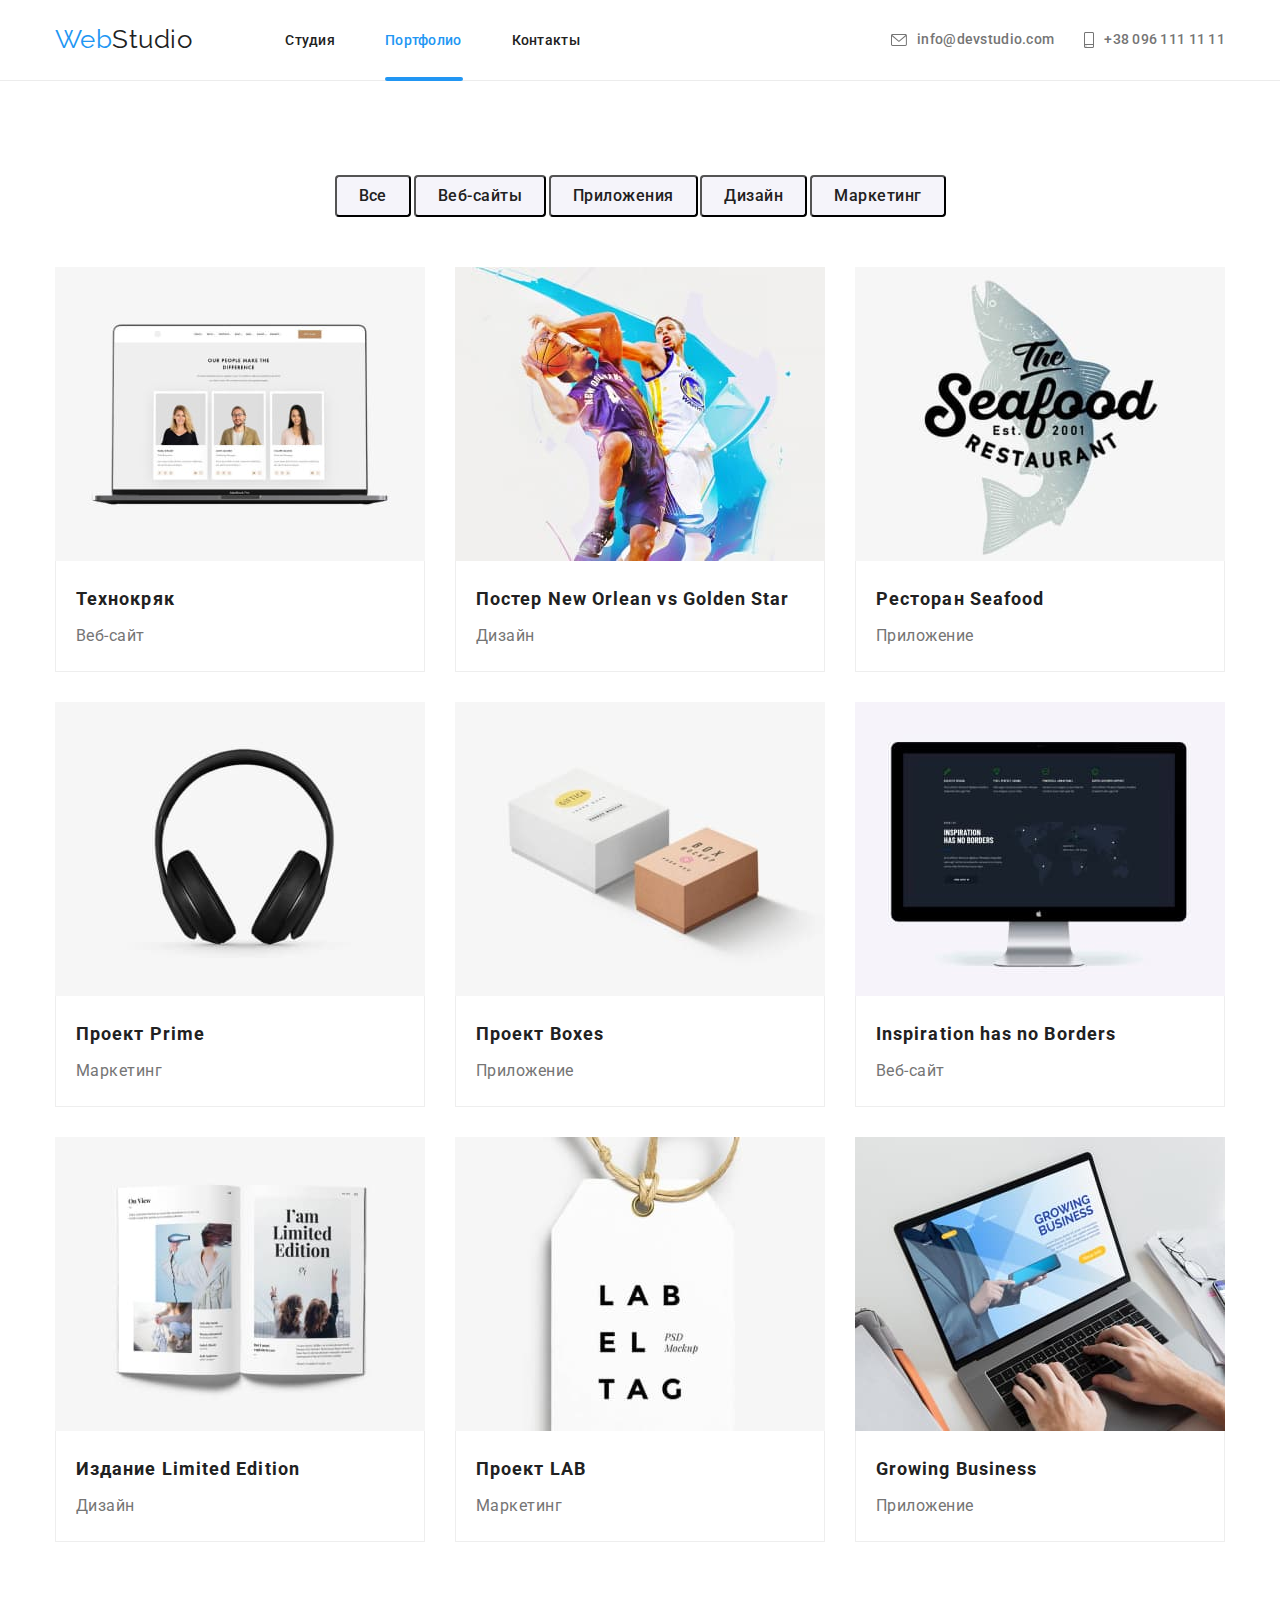
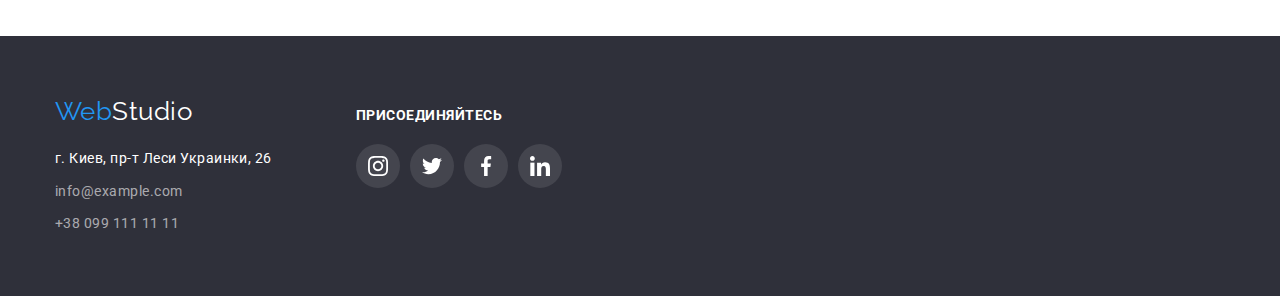
==== portfolio.html @ 19eda621 "Forms" ====
<!DOCTYPE html>
<html lang="ru">
  <head>
    <meta charset="utf-8" />
    <title>WebStudio</title>
    <link
      href="https://fonts.googleapis.com/css2?family=Raleway:wght@700&family=Roboto:wght@400;500;700;900&display=swap"
      rel="stylesheet"
    />
    <link rel="stylesheet" href="./css/modern-normalize.css" />
    <link rel="stylesheet" href="./css/styles.css" />
  </head>

  <body>
    <!--Шапка страницы-->
    <header class="header">
      <div class="container main-nav">
        <a href="./index.html" class="logo"
          >Web<span class="logo-accent">Studio</span></a
        >
        <nav>
          <ul class="site-nav list">
            <li class="list-item">
              <a href="./index.html" class="link studio-page">Студия</a>
            </li>
            <li class="list-item">
              <a href="./portfolio.html" class="link current second-page"
                >Портфолио</a
              >
            </li>
            <li class="list-item">
              <a href="" class="link contacts-page">Контакты</a>
            </li>
          </ul>
        </nav>
        <ul class="contact">
          <li class="contact-item">
            <a href="mailto:info@devstudio.com" class="contact-header link"
              ><svg class="header-icon" width="16px" height="12px">
                <use href="./images/icons.svg#icon-envelope"></use></svg
              >info@devstudio.com</a
            >
          </li>
          <li class="contact-item">
            <a href="tel:+380961111111" class="contact-header link"
              ><svg class="header-icon" width="10px" height="16px">
                <use href="./images/icons.svg#icon-smartphone"></use></svg
              >+38 096 111 11 11</a
            >
          </li>
        </ul>
      </div>
    </header>

    <!--Страница портфолио-->
    <main>
      <!--Фильтр с кнопками-->
      <section class="section portfolio">
        <div class="container">
          <ul class="filter list">
            <li>
              <button type="button" class="filter-button first">Все</button>
            </li>
            <li>
              <button type="button" class="filter-button second">
                Веб-сайты
              </button>
            </li>
            <li>
              <button type="button" class="filter-button third">
                Приложения
              </button>
            </li>
            <li>
              <button type="button" class="filter-button fourth">Дизайн</button>
            </li>
            <li>
              <button type="button" class="filter-button fifth">
                Маркетинг
              </button>
            </li>
          </ul>

          <!--Представленные проэкты-->
          <ul class="portfolio-projects list">
            <li class="project">
              <a href="" class="working-project">
                <div class="working-card">
                  <img
                    class="image"
                    src="./images/img3_1.jpg"
                    width="370"
                    alt="Сайт Технокряк"
                  />
                  <p class="project-description">
                    Технокряк это современная площадка распространения
                    коронавируса. Компании используют эту платформу для
                    цифрового шпионажа и атак на защищённые сервера конкурентов.
                  </p>
                </div>
                <div class="project-img">
                  <h3 class="image-hdr">Технокряк</h3>
                  <p class="image-depict">Веб-сайт</p>
                </div>
              </a>
            </li>

            <li class="project">
              <a href="" class="working-project">
                <div class="working-card">
                  <img
                    class="image"
                    src="./images/img3_2.jpg"
                    width="370"
                    alt="Игроки в баскетбол"
                  />
                  <p class="project-description">
                    Технокряк это современная площадка распространения
                    коронавируса. Компании используют эту платформу для
                    цифрового шпионажа и атак на защищённые сервера конкурентов.
                  </p>
                </div>
                <div class="project-img">
                  <h3 class="image-hdr">Постер New Orlean vs Golden Star</h3>
                  <p class="image-depict">Дизайн</p>
                </div>
              </a>
            </li>

            <li class="project">
              <a href="" class="working-project">
                <div class="working-card">
                  <img
                    class="image"
                    src="./images/img3_3.jpg"
                    width="370"
                    alt="Сайт ресторана морской кухни"
                  />
                  <p class="project-description">
                    Технокряк это современная площадка распространения
                    коронавируса. Компании используют эту платформу для
                    цифрового шпионажа и атак на защищённые сервера конкурентов.
                  </p>
                </div>
                <div class="project-img">
                  <h3 class="image-hdr">Ресторан Seafood</h3>
                  <p class="image-depict">Приложение</p>
                </div>
              </a>
            </li>

            <li class="project">
              <a href="" class="working-project">
                <div class="working-card">
                  <img
                    class="image"
                    src="./images/img3_4.jpg"
                    width="370"
                    alt="Маркетинговый проект Prime"
                  />
                  <p class="project-description">
                    Технокряк это современная площадка распространения
                    коронавируса. Компании используют эту платформу для
                    цифрового шпионажа и атак на защищённые сервера конкурентов.
                  </p>
                </div>
                <div class="project-img">
                  <h3 class="image-hdr">Проект Prime</h3>
                  <p class="image-depict">Маркетинг</p>
                </div>
              </a>
            </li>

            <li class="project">
              <a href="" class="working-project">
                <div class="working-card">
                  <img
                    class="image"
                    src="./images/img3_5.jpg"
                    width="370"
                    alt="Проект Boxes"
                  />
                  <p class="project-description">
                    Технокряк это современная площадка распространения
                    коронавируса. Компании используют эту платформу для
                    цифрового шпионажа и атак на защищённые сервера конкурентов.
                  </p>
                </div>
                <div class="project-img">
                  <h3 class="image-hdr">Проект Boxes</h3>
                  <p class="image-depict">Приложение</p>
                </div>
              </a>
            </li>

            <li class="project">
              <a href="" class="working-project">
                <div class="working-card">
                  <img
                    class="image"
                    src="./images/img3_6.jpg"
                    width="370"
                    alt="Сайт Inspiration has no borders"
                  />
                  <p class="project-description">
                    Технокряк это современная площадка распространения
                    коронавируса. Компании используют эту платформу для
                    цифрового шпионажа и атак на защищённые сервера конкурентов.
                  </p>
                </div>
                <div class="project-img">
                  <h3 class="image-hdr">Inspiration has no Borders</h3>
                  <p class="image-depict">Веб-сайт</p>
                </div>
              </a>
            </li>

            <li class="project">
              <a href="" class="working-project">
                <div class="working-card">
                  <img
                    class="image"
                    src="./images/img3_7.jpg"
                    width="370"
                    alt="Издание Limited Edition"
                  />
                  <p class="project-description">
                    Технокряк это современная площадка распространения
                    коронавируса. Компании используют эту платформу для
                    цифрового шпионажа и атак на защищённые сервера конкурентов.
                  </p>
                </div>
                <div class="project-img">
                  <h3 class="image-hdr">Издание Limited Edition</h3>
                  <p class="image-depict">Дизайн</p>
                </div>
              </a>
            </li>

            <li class="project">
              <a href="" class="working-project">
                <div class="working-card">
                  <img
                    class="image"
                    src="./images/img3_8.jpg"
                    width="370"
                    alt="Проект LAB"
                  />
                  <p class="project-description">
                    Технокряк это современная площадка распространения
                    коронавируса. Компании используют эту платформу для
                    цифрового шпионажа и атак на защищённые сервера конкурентов.
                  </p>
                </div>
                <div class="project-img">
                  <h3 class="image-hdr">Проект LAB</h3>
                  <p class="image-depict">Маркетинг</p>
                </div>
              </a>
            </li>

            <li class="project">
              <a href="" class="working-project">
                <div class="working-card">
                  <img
                    class="image"
                    src="./images/img3_9.jpg"
                    width="370"
                    alt="Growing Business приложение"
                  />
                  <p class="project-description">
                    Технокряк это современная площадка распространения
                    коронавируса. Компании используют эту платформу для
                    цифрового шпионажа и атак на защищённые сервера конкурентов.
                  </p>
                </div>
                <div class="project-img">
                  <h3 class="image-hdr">Growing Business</h3>
                  <p class="image-depict">Приложение</p>
                </div>
              </a>
            </li>
          </ul>
        </div>
      </section>
    </main>

    <!--Подвал страницы-->
    <footer class="footer">
      <div class="footer-flex container">
        <div class="footer-communication">
          <a href="./index.html" class="logo-footer logo"
            >Web<span class="logo-ft-accent">Studio</span></a
          >
          <address class="footer-info">
            <p class="footer-addr">г. Киев, пр-т Леси Украинки, 26</p>
            <a href="mailto:info@example.com" class="contact-footer link"
              >info@example.com</a
            >
            <a href="tel:+380991111111" class="contact-footer link"
              >+38 099 111 11 11</a
            >
          </address>
        </div>

        <div class="footer-social-list">
          <h3 class="footer-social-title">присоединяйтесь</h3>
          <ul class="footer-pages list">
            <li class="footer-item">
              <a class="footer-item-link link" href="">
                <svg class="footer-icon" width="20px" height="20px">
                  <use href="./images/icons.svg#icon-instagram2"></use>
                </svg>
              </a>
            </li>
            <li class="footer-item">
              <a class="footer-item-link link" href="">
                <svg class="footer-icon" width="20px" height="20px">
                  <use href="./images/icons.svg#icon-twitter2"></use>
                </svg>
              </a>
            </li>
            <li class="footer-item">
              <a class="footer-item-link link" href="">
                <svg class="footer-icon" width="20px" height="20px">
                  <use href="./images/icons.svg#icon-facebook2"></use>
                </svg>
              </a>
            </li>
            <li class="footer-item">
              <a class="footer-item-link link" href="">
                <svg class="footer-icon" width="20px" height="20px">
                  <use href="./images/icons.svg#icon-linkedin2"></use>
                </svg>
              </a>
            </li>
          </ul>
        </div>
      </div>
    </footer>
  </body>
</html>
---- css/styles.css ----
/* main colors */
:root {
  --main-text-color: #212121;
  --secondary-text-color: #757575;
  --section-text-color: #ffffff;
  --accent-color: #2196f3;
  --button-hover-color: #188ce8;
  --filter-button-color: #f5f4fa;
  --shadow-color: rgba(31, 21, 21, 0.15);
  --box-shadow: rgba(0, 0, 0, 0.15);
  --section-color: #2f303a;
  --first-section-color: #ffffff;
  --second-section-color: #f5f4fa;
  --ftr-cnt-color: rgba(255, 255, 255, 0.6);
  --ftr-link-color: rgba(255, 255, 255, 0.1);
  --header-brd-line-color: #ececec;
  --card-progects-gap: 30px;
  --svg-fill-color: #afb1b8;
  --card-bcg-color: rgba(33, 150, 243, 0.9);
  --animation-duration: 250ms;
  --animation-function: cubic-bezier(0.4, 0, 0.2, 1);
}
/* border-boxing */
html {
  box-sizing: border-box;
}
/* inheritance for the whole body */
*,
*::before,
*::after {
  box-sizing: inherit;
}
/* features for the whole documents body */
body {
  background-color: #ffffff;
  color: var(--main-text-color);
  font-family: Roboto, sans-serif;
  letter-spacing: 0.03em;
}
ul {
  margin: 0;
  padding: 0;
  list-style: none;
}
img {
  display: block;
  max-width: 100%;
  height: auto;
}
/* main container */
.container {
  width: 1200px;
  margin-left: auto;
  margin-right: auto;
  padding-left: 15px;
  padding-right: 15px;
}
/* common style for all lists */
.list {
  padding: 0px;
  margin: 0px;
  list-style: none;
}
/* header border line */
.header {
  border-bottom: 1px solid var(--header-brd-line-color);
  background-color: var(--first-section-color);
}
.logo {
  color: var(--accent-color);
  font-family: Raleway, sans-serif;
  font-size: 26px;
  line-height: 1.2;
  text-decoration: none;
}
.logo-accent {
  color: var(--main-text-color);
}
.logo-ft-accent {
  color: var(--section-text-color);
}
.main-nav {
  display: flex;
  align-items: center;
}
/* site links features*/
.site-nav {
  position: relative;
  display: flex;
  margin-left: 93px;
}
.site-nav .list-item + .list-item {
  margin-left: 50px;
}
.link {
  position: relative;

  transition-property: color;
  transition-duration: var(--animation-duration);
  transition-timing-function: var(--animation-function);
}
.link:hover,
.link:focus {
  color: var(--accent-color);
  text-decoration: none;
}
.site-nav .link {
  display: block;
  padding-top: 32px;
  padding-bottom: 32px;
  color: var(--main-text-color);
  font-weight: 500;
  font-size: 14px;
  line-height: 1.14;
  letter-spacing: 0.02em;
  text-decoration: none;
  bottom: -1px;
}
.site-nav .link.current {
  color: var(--accent-color);
  text-decoration: none;
}
.current {
  color: var(--accent-color);
}
.current::after {
  content: "";
  position: absolute;
  left: 0;
  bottom: 0;
  width: 48px;
  height: 4px;
  background: var(--accent-color);
  border-radius: 2px;
}
.studio-page::after {
  content: "";
  position: absolute;
  left: 0;
  bottom: 0;
  width: 48px;
  height: 4px;
  background: var(--accent-color);
  border-radius: 2px;
  opacity: 0;
}
.second-page::after {
  content: "";
  position: absolute;
  left: 0;
  bottom: 0;
  width: 78px;
  height: 4px;
  background: var(--accent-color);
  border-radius: 2px;
}
.prtf-page::after {
  content: "";
  position: absolute;
  left: 0;
  bottom: 0;
  width: 78px;
  height: 4px;
  background: var(--accent-color);
  border-radius: 2px;
  opacity: 0;
}
.contacts-page::after {
  content: "";
  position: absolute;
  left: 0;
  bottom: 0;
  width: 68px;
  height: 4px;
  background: var(--accent-color);
  border-radius: 2px;
  opacity: 0;
}
.studio-page:hover::after {
  opacity: 1;
}
.studio-page:hover {
  color: var(--accent-color);
}
.prtf-page:hover::after {
  opacity: 1;
}
.prtf-page:hover {
  color: var(--accent-color);
}
.contacts-page:hover::after {
  opacity: 1;
}
.contacts-page:hover {
  color: var(--accent-color);
}
/* header contacts */
.contact {
  display: flex;
  margin-left: auto;
  align-items: center;
}
.contact-header {
  display: flex;
  padding: 32px 0;
  color: var(--secondary-text-color);
  font-weight: 500;
  font-size: 14px;
  line-height: 1.14;
  letter-spacing: 0.02em;
  text-decoration: none;
  align-items: center;
}
.contact-item:not(:first-child) {
  margin-left: 30px;
}

.header-icon {
  display: inline-block;
  margin-right: 10px;
  fill: currentColor;
}
.contact-header:hover,
.contact-header:focus {
  color: var(--accent-color);
}

/* footer contacts */
.contact-footer,
.footer-addr {
  color: var(--ftr-cnt-color);
  font-size: 14px;
  line-height: 1.7;
  font-style: normal;
  text-decoration: none;
}
.contact-footer:hover,
.contact-footer:focus {
  /* color: var(--accent-color); */
  color: var(--accent-color);
}
/* Buttons */
.button {
  box-sizing: inherit;
  display: inline-block;
  border-radius: 4px;
  padding: 10px 32px;
  min-height: 50px;
  margin-top: 0px;
  margin-bottom: 0px;
  color: var(--section-text-color);
  background: var(--accent-color);
  font-family: inherit;
  font-weight: 700;
  font-size: 16px;
  line-height: 1.87;
  letter-spacing: 0.06em;
  text-align: center;
  cursor: pointer;

  transition-property: background-color;
  transition-duration: var(--animation-duration);
  transition-timing-function: var(--animation-function);
}
.button:hover,
.button:focus {
  color: var(--section-text-color);
  background: var(--button-hover-color);
  box-shadow: 0px 4px 4px var(--box-shadow);
}
/* portfolio filter */
.filter {
  display: flex;
  justify-content: space-between;
  padding-top: 0px;
  margin-bottom: 50px;
  margin-left: auto;
  margin-right: auto;
  width: 611px;
}
.filter-button {
  box-sizing: inherit;
  margin-top: 0px;
  background: var(--filter-button-color);
  color: inherit;
  font-family: inherit;
  letter-spacing: 0.03em;
  font-weight: 500;
  font-size: 16px;
  line-height: 1.62;
  padding: 6px 22px;
  border-radius: 4px;
  cursor: pointer;

  transition-property: background-color;
  transition-duration: var(--animation-duration);
  transition-timing-function: var(--animation-function);
}
/* all filter-buttons one by one */
.filter-button first {
  display: inline-block;
  min-width: 73px;
  min-height: 38px;
}
.filter-button second {
  display: inline-block;
  min-width: 128px;
  min-height: 38px;
}
.filter-button third {
  display: inline-block;
  min-width: 145px;
  min-height: 38px;
}
.filter-button fourth {
  display: inline-block;
  min-width: 103px;
  min-height: 38px;
}
.filter-button fifth {
  display: inline-block;
  min-width: 130px;
  min-height: 38px;
}
.filter-button:hover,
.filter-button:focus {
  color: var(--section-text-color);
  background: var(--accent-color);
  box-shadow: 0px 3px 1px rgba(0, 0, 0, 0.1), 0px 1px 2px rgba(0, 0, 0, 0.08),
    0px 2px 2px rgba(0, 0, 0, 0.12);
}
/* sections */
.section {
  margin-top: 0px;
  margin-bottom: 0px;
  padding-top: 94px;
  padding-bottom: 94px;
  background: var(--first-section-color);
}
.hero {
  padding-top: 200px;
  padding-bottom: 200px;
  text-align: center;
  background-color: var(--section-color);
}
/* overlay */
.overlay {
  max-width: 1600px;
  min-height: 600px;
  margin-left: auto;
  margin-right: auto;
  background-image: linear-gradient(
      rgba(47, 48, 58, 0.4),
      rgba(47, 48, 58, 0.4)
    ),
    url(../images/hero-bg.jpg);
  background-repeat: no-repeat;
  background-position: center;
  background-size: cover;
}
.hero-title {
  display: block;
  margin-top: 0px;
  margin-bottom: 30px;
  color: var(--section-text-color);
  font-weight: 900;
  font-size: 44px;
  line-height: 1.36;
  text-align: center;
  letter-spacing: 0.06em;
  text-transform: uppercase;
}
.section-title {
  margin-top: 0px;
  margin-bottom: 10px;
  font-weight: 700;
  font-size: 14px;
  line-height: 1.14;
  text-transform: uppercase;
}
.inscription {
  display: block;
  text-align: center;
  margin: 0;
  padding-top: 27px;
  padding-bottom: 27px;
  color: var(--section-text-color);
}
.preferences {
  display: flex;
  justify-content: center;
}
.pref-item {
  padding: 0px;
  margin: 0px;
  width: 270px;
}
.preferences .pref-item:not(:last-child) {
  margin-right: 30px;
}
.pref-card {
  display: flex;
  justify-content: center;
  width: 270px;
  height: 120px;
  align-items: center;
  margin-bottom: 30px;
  border-radius: 4px;
  background-color: var(--second-section-color);
}
.pursuit {
  padding-top: 0px;
  padding-bottom: 94px;
  background: var(--first-section-color);
}
.occupation {
  display: flex;
}
.occupation .occupation-item:not(:last-child) {
  margin-right: 30px;
}
.occ-img {
  display: block;
}
.occupation-item {
  position: relative;
  align-items: center;
}
.card-inscript {
  position: absolute;
  width: 370px;
  height: 70px;
  top: 224px;
  background: rgba(47, 48, 58, 0.8);
}
/* studio band */
.band {
  background: var(--second-section-color);
}
.section-hdr {
  margin-top: 0px;
  margin-bottom: 50px;
  font-weight: bold;
  font-size: 36px;
  line-height: 1.17;
  text-align: center;
}
.cmd {
  margin-top: 0px;
  margin-bottom: 50px;
}
.members {
  display: flex;
}
.band .card + .card {
  margin-left: 30px;
}
/* vissually hides h2 occupation section */
.visually-hidden {
  position: absolute;
  width: 1px;
  height: 1px;
  margin: -1px;
  border: 0;
  padding: 0;
  white-space: nowrap;
  clip-path: inset(100%);
  clip: rect(0 0 0 0);
  overflow: hidden;
}
.section-depict {
  padding: 0px;
  margin-top: 0px;
  margin-bottom: 0px;
  color: var(--secondary-text-color);
  font-size: 14px;
  line-height: 1.7;
}
/* studio team */
.card {
  width: 270px;
  min-height: 368px;
  box-shadow: 0px 1px 3px rgba(0, 0, 0, 0.12), 0px 1px 1px rgba(0, 0, 0, 0.14),
    0px 2px 1px rgba(0, 0, 0, 0.2);
  border-radius: 0px 0px 4px 4px;
  background-color: var(--first-section-color);
}
.card > img {
  padding-top: 0px;
  padding-bottom: 0px;
  margin-top: 0px;
}
.team {
  padding: 30px 32px;
}
.team-member {
  margin-top: 0px;
  margin-bottom: 10px;
  font-weight: 500;
  font-size: 16px;
  line-height: 1.18;
  text-align: center;
}
.team-item {
  font-size: 16px;
  line-height: 1.19;
  text-align: center;
  color: var(--secondary-text-color);
}
.social {
  display: flex;
  justify-content: space-between;
}
.social-page-link {
  display: flex;
  justify-content: center;
  border-radius: 50%;
  width: 44px;
  height: 44px;
  align-items: center;
  background-color: transparent;
  fill: var(--svg-fill-color);
}
.social-page-link:hover,
.social-page-link:focus {
  fill: var(--first-section-color);
  background-color: var(--accent-color);
}
/*users*/
.clients {
  padding-top: 94px;
  padding-bottom: 94px;
}
.client-icons {
  display: flex;
  justify-content: space-between;
  align-items: center;
  padding-top: 0px;
  margin-bottom: 0px;
}
.client-link {
  display: block;
  align-items: center;
}
.client-button {
  display: flex;
  justify-content: center;
  align-items: center;
  width: 170px;
  height: 92px;
  color: var(--svg-fill-color);
  border: 1px solid var(--svg-fill-color);
  border-radius: 4px;
  padding: 0px;
  margin: 0px;
}
.client-button:hover,
.client-button:focus {
  color: var(--accent-color);
  border-color: var(--accent-color);
}
.button-icon {
  fill: currentColor;
}
/*footer*/
.footer {
  background: var(--section-color);
  padding-top: 60px;
  padding-bottom: 60px;
}
.footer-flex {
  display: flex;
  align-items: baseline;
}
.logo-footer {
  display: block;
  margin-bottom: 20px;
}
.footer-info {
  display: flex;
  flex-wrap: wrap;
  width: 231px;
  min-height: 81px;
}
.footer-addr {
  padding: 0px;
  margin-top: 0px;
  margin-bottom: 9px;
  color: var(--section-text-color);
}
.footer-info .contact-footer:not(:last-child) {
  margin-bottom: 9px;
}
.footer-social-list {
  width: 206px;
  height: 80px;
  margin-left: 70px;
}
.footer-social-title {
  font-weight: 700;
  font-size: 14px;
  line-height: 1.14;
  margin-top: 0px;
  margin-bottom: 20px;
  color: var(--first-section-color);
  text-transform: uppercase;
}
.footer-item-link {
  display: flex;
  justify-content: center;
  align-items: center;
  width: 44px;
  height: 44px;
  border-radius: 50%;
  background-color: var(--ftr-link-color);
  fill: var(--first-section-color);
}
.footer-item-link:hover,
.footer-item-link:focus {
  background-color: var(--accent-color);
}
.footer-pages {
  display: flex;
  align-items: center;
  justify-content: space-between;
}
/* modal vindow */
.backdrop {
  position: fixed;
  width: 100%;
  height: 100%;
  top: 0px;
  left: 0px;
  /* overflow: auto; */
  background: rgba(0, 0, 0, 0.2);
  opacity: 1;
  transition: opacity 250ms var(--animation-function);
}
.backdrop.is-hidden {
  opacity: 0;
  pointer-events: none;
}
.modal {
  position: absolute;
  min-width: 528px;
  min-height: 581px;
  top: 50%;
  left: 50%;
  transform: translate(-50%, -50%);
  background-color: var(--first-section-color);
  box-shadow: 0px 1px 3px rgba(0, 0, 0, 0.12), 0px 1px 1px rgba(0, 0, 0, 0.14),
    0px 2px 1px rgba(0, 0, 0, 0.2);
  border-radius: 4px;
}
.modal-button {
  box-sizing: border-box;
  position: absolute;
  top: 8px;
  align-items: center;
  right: 8px;
  width: 30px;
  height: 30px;
  background-color: var(--first-section-color);
  border: 1px solid rgba(0, 0, 0, 0.1);
  border-radius: 50%;
}

/* portfolio page */
.portfolio {
  background-color: var(--first-section-color);
}
/* grid of cards */
.portfolio-projects {
  display: flex;
  flex-wrap: wrap;
  margin-left: calc(-1 * var(--card-progects-gap));
  margin-top: calc(-1 * var(--card-progects-gap));
}
.portfolio-projects > .project {
  flex-basis: calc(100% / 3 - var(--card-progects-gap));
  margin-left: var(--card-progects-gap);
  margin-top: var(--card-progects-gap);
}
.project {
  display: inline-block;
  background-color: var(--section-text-color);
}
.project > a {
  text-decoration: none;
}
.working-card {
  position: relative;
  overflow: hidden;
}
.working-project {
  display: block;
  width: 100%;
  height: 100%;

  overflow: hidden;
}
.working-project:hover,
.working-project:focus {
  box-shadow: 0px 1px 1px rgba(0, 0, 0, 0.12), 0px 4px 4px rgba(0, 0, 0, 0.06),
    1px 4px 6px rgba(0, 0, 0, 0.16);
}
.project-description {
  display: block;
  position: absolute;
  left: 0;
  top: 0;

  margin: 0;
  padding: 63px 24px;
  width: 370px;
  height: 294px;
  bottom: 110px;
  font-size: 18px;
  line-height: 1.55;
  margin-top: 0px;
  letter-spacing: 0.03em;
  color: var(--section-text-color);
  background: var(--card-bcg-color);
  transform: translateY(101%);

  transition: transform var(--animation-duration) var(--animation-function);
}
.working-project:hover .project-description {
  transform: translateY(0);
}
.image {
  display: block;
  margin-top: 0px;
  margin-bottom: 0px;
  text-decoration: none;
}
.image-hdr {
  padding-top: 0px;
  padding-bottom: 0px;
  margin-top: 0px;
  margin-bottom: 4px;
  color: var(--main-text-color);
  font-weight: 700;
  font-size: 18px;
  line-height: 2;
  letter-spacing: 0.06em;
}
.image-depict {
  margin-top: 0px;
  margin-bottom: 0px;
  color: var(--secondary-text-color);
  font-size: 16px;
  line-height: 1.87;
}
/* lower border for card */
.project-img {
  padding: 20px 20px;
  border-left: 1px solid #eeeeee;
  border-right: 1px solid #eeeeee;
  border-bottom: 1px solid #eeeeee;
}
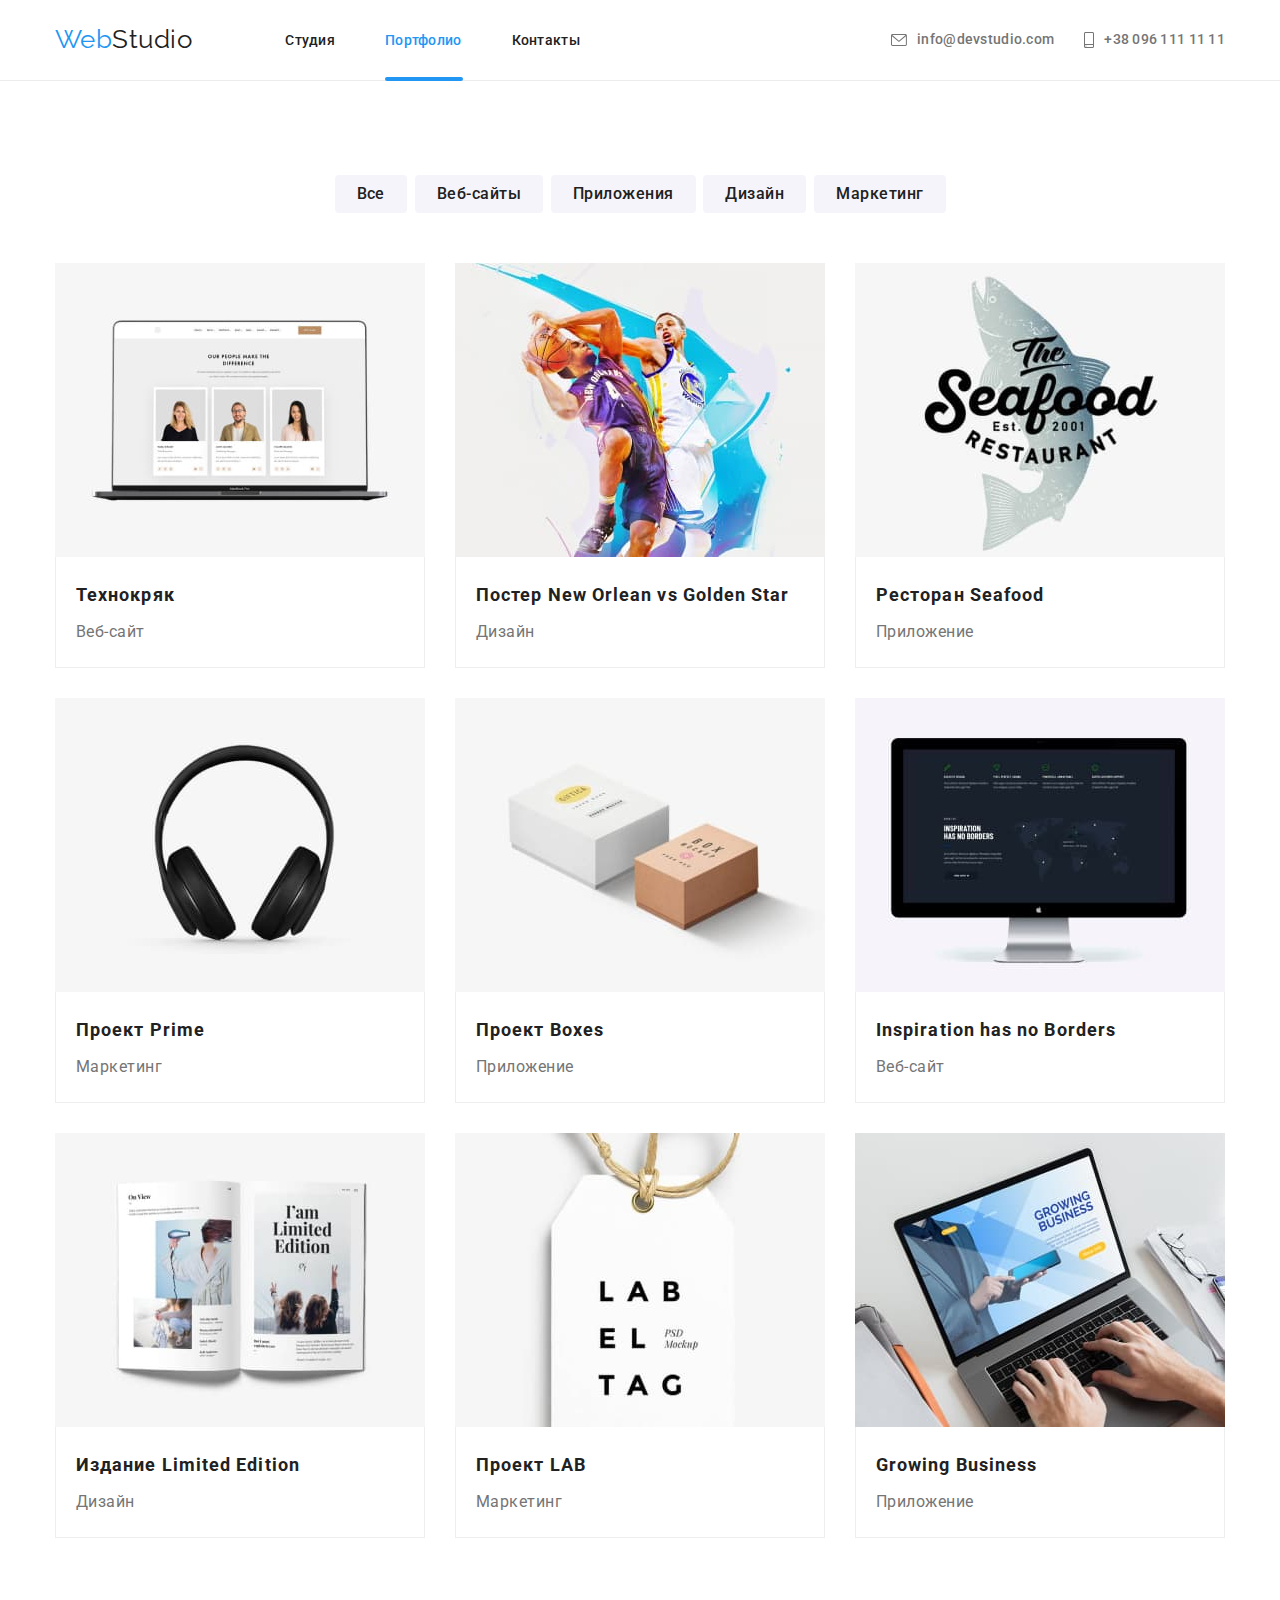
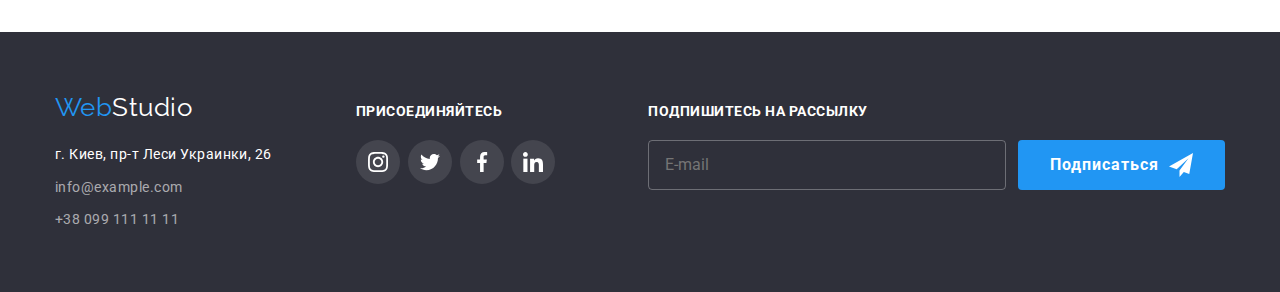
==== commit d6e266cd: "Users forms to fill up" ====
--- a/portfolio.html
+++ b/portfolio.html
@@ -336,6 +336,32 @@
             </li>
           </ul>
         </div>
+
+        <!--Footer subscribe form-->
+
+        <div class="subscribe">
+          <form action="#" class="subscribtion">
+            <label for="e-mail" class="section-title subform-text"
+              >Подпишитесь на рассылку</label
+            >
+            <input
+              type="text"
+              name="subscribe-e-mail"
+              placeholder="E-mail"
+              class="subscribe-form"
+              id="e-mail"
+            />
+          </form>
+
+          <div class="sign-button">
+            <button type="submit" class="button footer-submit-button">
+              <span>Подписаться</span>
+              <svg width="24" height="24" class="icon-letter">
+                <use href="./images/icons.svg#icon-icon-send"></use>
+              </svg>
+            </button>
+          </div>
+        </div>
       </div>
     </footer>
   </body>
--- a/css/styles.css
+++ b/css/styles.css
@@ -66,6 +66,20 @@
   border-bottom: 1px solid var(--header-brd-line-color);
   background-color: var(--first-section-color);
 }
+
+.visually-hidden {
+  position: absolute;
+  width: 1px;
+  height: 1px;
+  margin: -1px;
+  border: 0;
+  padding: 0;
+  white-space: nowrap;
+  clip-path: inset(100%);
+  clip: rect(0 0 0 0);
+  overflow: hidden;
+}
+
 .logo {
   color: var(--accent-color);
   font-family: Raleway, sans-serif;
@@ -245,6 +259,7 @@
   display: inline-block;
   border-radius: 4px;
   padding: 10px 32px;
+  min-width: 200px;
   min-height: 50px;
   margin-top: 0px;
   margin-bottom: 0px;
@@ -255,9 +270,11 @@
   font-size: 16px;
   line-height: 1.87;
   letter-spacing: 0.06em;
+  align-items: center;
   text-align: center;
   cursor: pointer;
 
+  border: none;
   transition-property: background-color;
   transition-duration: var(--animation-duration);
   transition-timing-function: var(--animation-function);
@@ -291,6 +308,7 @@
   padding: 6px 22px;
   border-radius: 4px;
   cursor: pointer;
+  border: none;
 
   transition-property: background-color;
   transition-duration: var(--animation-duration);
@@ -624,6 +642,48 @@
   align-items: center;
   justify-content: space-between;
 }
+/*Footer subscribe form*/
+.subscribe {
+  display: flex;
+  align-items: flex-end;
+  margin-left: 93px;
+  margin-right: 0;
+}
+.subscription {
+  display: flex;
+  justify-content: space-between;
+  align-items: center;
+}
+.subform-text {
+  display: block;
+  margin-top: 0;
+  margin-bottom: 20px;
+  color: var(--section-text-color);
+}
+.subscribe-form {
+  display: inline-block;
+  width: 358px;
+  min-height: 50px;
+  margin-right: 12px;
+  padding: 15px 16px;
+  border-radius: 4px;
+  outline-style: none;
+  background-color: transparent;
+  border: 1px solid rgba(255, 255, 255, 0.3);
+  color: rgba(255, 255, 255, 0.3);
+}
+.sign-button {
+  display: flex;
+  align-items: flex-end;
+}
+.icon-letter {
+  margin-left: 10px;
+}
+.footer-submit-button {
+  display: inline-flex;
+  align-items: center;
+}
+
 /* modal vindow */
 .backdrop {
   position: fixed;
@@ -631,7 +691,6 @@
   height: 100%;
   top: 0px;
   left: 0px;
-  /* overflow: auto; */
   background: rgba(0, 0, 0, 0.2);
   opacity: 1;
   transition: opacity 250ms var(--animation-function);
@@ -642,6 +701,7 @@
 }
 .modal {
   position: absolute;
+  padding: 40px;
   min-width: 528px;
   min-height: 581px;
   top: 50%;
@@ -653,7 +713,8 @@
   border-radius: 4px;
 }
 .modal-button {
-  box-sizing: border-box;
+  display: flex;
+  justify-content: center;
   position: absolute;
   top: 8px;
   align-items: center;
@@ -663,9 +724,139 @@
   background-color: var(--first-section-color);
   border: 1px solid rgba(0, 0, 0, 0.1);
   border-radius: 50%;
-}
-
-/* portfolio page */
+  cursor: pointer;
+}
+.modal-button:hover,
+.modal-button:focus {
+  fill: var(--accent-color);
+}
+.modal-title {
+  display: block;
+  width: 448px;
+  height: 23px;
+  font-size: 20px;
+  font-weight: 700;
+  line-height: 1.15;
+  text-align: center;
+  letter-spacing: 0.03em;
+  color: var(--main-text-color);
+}
+.modal-form-field {
+  position: relative;
+  display: flex;
+  flex-direction: column;
+  margin-bottom: 10px;
+}
+.modal-input-wrap {
+  position: relative;
+  width: 100%;
+}
+.form-icon {
+  position: absolute;
+  display: block;
+  top: 50%;
+  left: 12px;
+  transform: translateY(-50%);
+  fill: currentColor;
+
+  transition: fill var(--animation-duration) var(--animation-function);
+}
+.modal-input {
+  width: 100%;
+  padding: 11px 12px 11px 42px;
+  border: 1px solid rgba(33, 33, 33, 0.2);
+  border-radius: 4px;
+  outline: none;
+  cursor: pointer;
+
+  transition: border var(--animation-duration) var(--animation-function);
+}
+.modal-input-text {
+  display: flex;
+  align-items: center;
+  margin-bottom: 4px;
+  font-size: 12px;
+  line-height: 1.16;
+  color: var(--secondary-text-color);
+}
+.modal-input:focus {
+  border: 1px solid var(--accent-color);
+}
+.modal-input:focus + .form-icon {
+  fill: var(--accent-color);
+}
+.modal-user-text {
+  width: 100%;
+  min-height: 120px;
+  padding: 12px 16px;
+
+  border: 1px solid rgba(33, 33, 33, 0.2);
+  box-sizing: border-box;
+  border-radius: 4px;
+  resize: none;
+  outline: none;
+
+  transition: transform var(--animation-duration) var(--animation-function);
+}
+.modal-user-text:focus {
+  border: 1px solid var(--accent-color);
+}
+
+.modal-form-checkbox {
+  /* position: relative; */
+  display: flex;
+  justify-content: center;
+  align-items: center;
+  text-align: center;
+  margin-top: 20px;
+  margin-bottom: 30px;
+  font-size: 14px;
+  line-height: 1.71;
+  letter-spacing: 0.03em;
+  color: var(--secondary-text-color);
+}
+.modal-form-checkbox label {
+  display: flex;
+  align-items: center;
+  justify-content: center;
+  margin: 0;
+}
+.check-text {
+  font-size: 14px;
+  line-height: 1.71;
+  letter-spacing: 0.03em;
+}
+.modal-input-text span {
+  width: 16px;
+  height: 15px;
+  border: 2px solid var(--main-text-color);
+  border-radius: 2px;
+  margin-right: 7px;
+  display: flex;
+  align-items: center;
+  justify-content: center;
+
+  transition: background-color var(--animation-duration)
+    var(--animation-function);
+}
+
+.icon-checkbox {
+  fill: var(--first-section-color);
+}
+.modal-check:checked + .modal-input-text span {
+  background-color: var(--accent-color);
+  border: none;
+}
+.modal-link {
+  text-decoration-skip-ink: none;
+  color: var(--accent-color);
+}
+.submit-button {
+  display: block;
+  margin: auto;
+}
+
+/* Portfolio */
 .portfolio {
   background-color: var(--first-section-color);
 }
